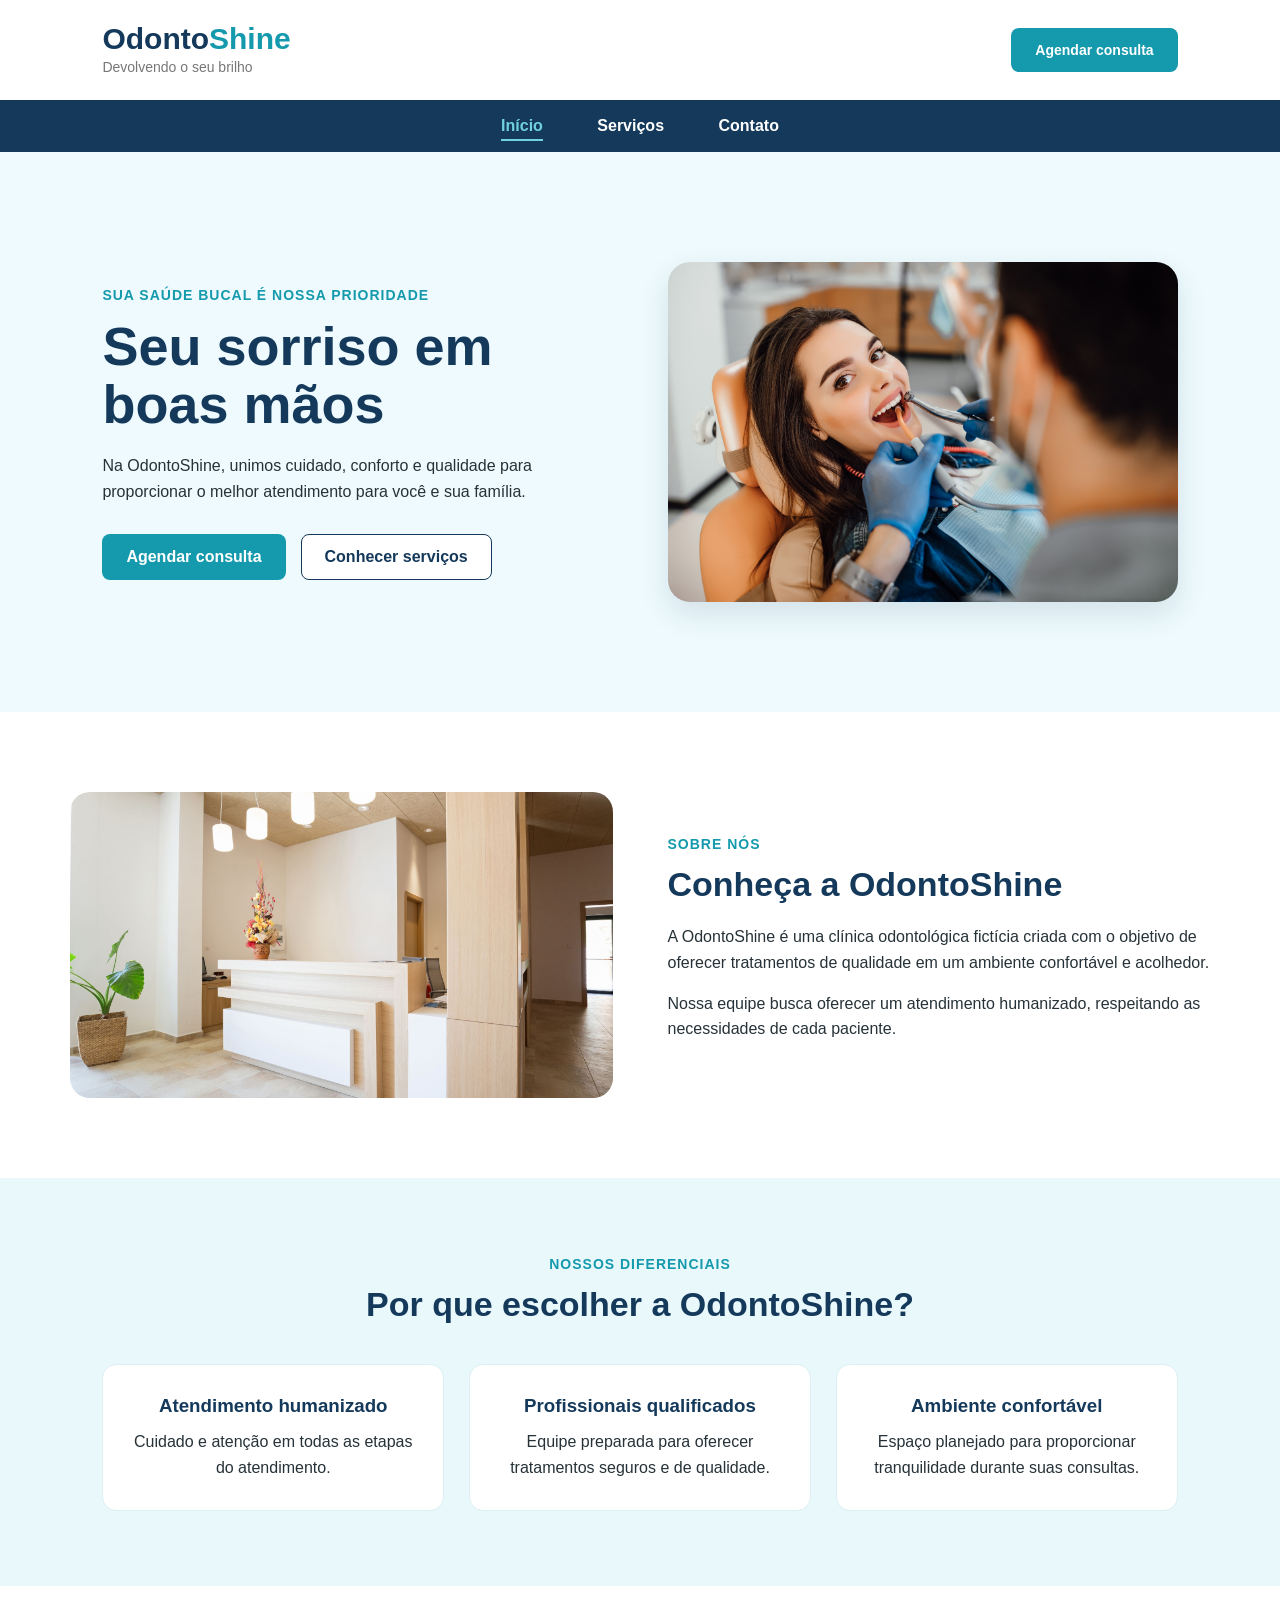
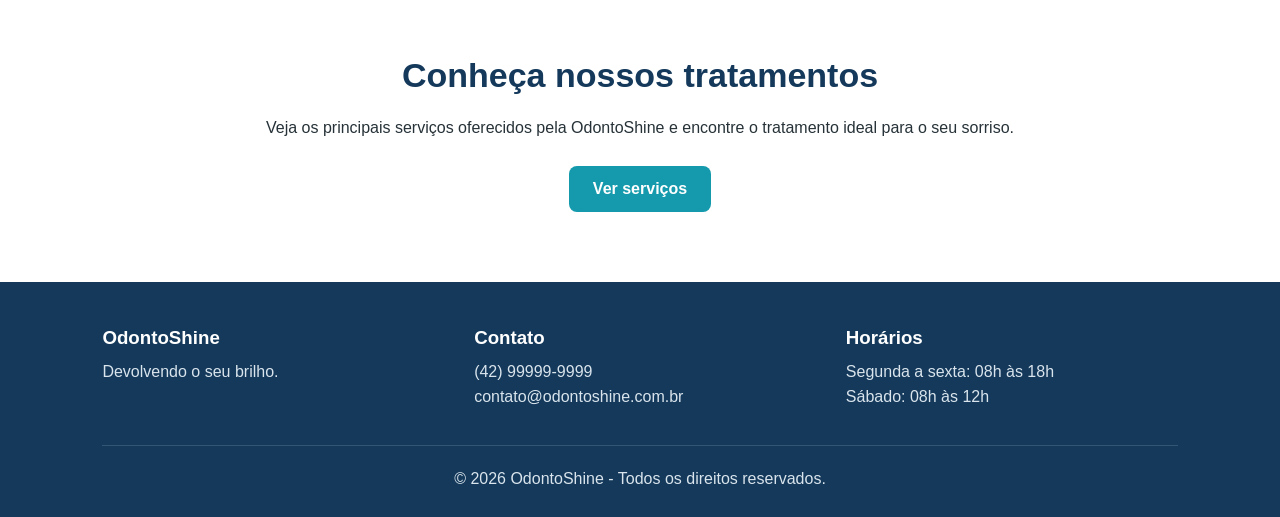
==== index.html @ 3ff7e733 "Primeiro commit" ====
<!DOCTYPE html>
<html lang="pt-BR">
<head>
    <meta charset="UTF-8">
    <meta name="viewport" content="width=device-width, initial-scale=1.0">
    <link rel="stylesheet" href="style.css">
    <title>OdontoShine - Início</title>
</head>

<body>

    <header>
        <div class="cabecalho">
            <div class="logo">
                <h1>Odonto<span>Shine</span></h1>
                <p>Devolvendo o seu brilho</p>
            </div>

            <a class="botao cabecalho-botao" href="contato.html">Agendar consulta</a>
        </div>
    </header>

    <nav>
        <a class="ativo" href="index.html">Início</a>
        <a href="servicos.html">Serviços</a>
        <a href="contato.html">Contato</a>
    </nav>

    <main>

        <section class="inicio">

            <article class="inicio-texto">
                <p class="destaque">Sua saúde bucal é nossa prioridade</p>

                <h2>Seu sorriso em boas mãos</h2>

                <p>
                    Na OdontoShine, unimos cuidado, conforto e qualidade
                    para proporcionar o melhor atendimento para você e sua família.
                </p>

                <div class="acoes">
                    <a class="botao" href="contato.html">Agendar consulta</a>
                    <a class="botao-secundario" href="servicos.html">Conhecer serviços</a>
                </div>
            </article>

            <article class="inicio-imagem">
                <img src="imagens/atendimento.jpg"
                     alt="Paciente recebendo atendimento odontológico">
            </article>

        </section>

        <section class="sobre">

            <article class="sobre-imagem">
                <img src="imagens/clinica.jpg"
                     alt="Ambiente da clínica OdontoShine">
            </article>

            <article class="sobre-texto">
                <p class="destaque">Sobre nós</p>

                <h2>Conheça a OdontoShine</h2>

                <p>
                    A OdontoShine é uma clínica odontológica fictícia criada
                    com o objetivo de oferecer tratamentos de qualidade em um
                    ambiente confortável e acolhedor.
                </p>

                <p>
                    Nossa equipe busca oferecer um atendimento humanizado,
                    respeitando as necessidades de cada paciente.
                </p>
            </article>

        </section>

        <section class="diferenciais">

            <p class="destaque">Nossos diferenciais</p>
            <h2>Por que escolher a OdontoShine?</h2>

            <div class="lista-diferenciais">

                <article>
                    <h3>Atendimento humanizado</h3>
                    <p>Cuidado e atenção em todas as etapas do atendimento.</p>
                </article>

                <article>
                    <h3>Profissionais qualificados</h3>
                    <p>Equipe preparada para oferecer tratamentos seguros e de qualidade.</p>
                </article>

                <article>
                    <h3>Ambiente confortável</h3>
                    <p>Espaço planejado para proporcionar tranquilidade durante suas consultas.</p>
                </article>

            </div>

        </section>

        <section class="chamada">

            <article>
                <h2>Conheça nossos tratamentos</h2>
                <p>
                    Veja os principais serviços oferecidos pela OdontoShine
                    e encontre o tratamento ideal para o seu sorriso.
                </p>
                <a class="botao" href="servicos.html">Ver serviços</a>
            </article>

        </section>

    </main>

    <footer>
        <div class="rodape-conteudo">

            <div>
                <h3>OdontoShine</h3>
                <p>Devolvendo o seu brilho.</p>
            </div>

            <div>
                <h3>Contato</h3>
                <p>(42) 99999-9999</p>
                <p>contato@odontoshine.com.br</p>
            </div>

            <div>
                <h3>Horários</h3>
                <p>Segunda a sexta: 08h às 18h</p>
                <p>Sábado: 08h às 12h</p>
            </div>

        </div>

        <p class="copyright">
            &copy; 2026 OdontoShine - Todos os direitos reservados.
        </p>
    </footer>

</body>
</html>
---- style.css ----
/* CONFIGURAÇÕES GERAIS */

* {
    margin: 0;
    padding: 0;
    box-sizing: border-box;
}

body {
    font-family: Arial, Helvetica, sans-serif;
    color: #263238;
    background-color: #ffffff;
    min-height: 100vh;
    display: flex;
    flex-direction: column;
}

main {
    flex: 1;
}

h2 {
    color: #14395b;
    font-size: 34px;
    margin-bottom: 20px;
}

h3 {
    color: #14395b;
}

p {
    line-height: 1.6;
}

img {
    display: block;
}

.destaque {
    color: #159aad;
    font-weight: bold;
    text-transform: uppercase;
    font-size: 14px;
    letter-spacing: 1px;
    margin-bottom: 10px;
}


/* CABEÇALHO */

header {
    background-color: #ffffff;
    padding: 22px 8%;
}

.cabecalho {
    max-width: 1200px;
    margin: auto;

    display: flex;
    justify-content: space-between;
    align-items: center;
}

.logo h1 {
    color: #14395b;
    font-size: 30px;
}

.logo h1 span {
    color: #159aad;
}

.logo p {
    color: #777777;
    font-size: 14px;
}


/* MENU */

nav {
    background-color: #14395b;
    padding: 17px 8%;
    text-align: center;
}

nav a {
    color: #ffffff;
    text-decoration: none;
    margin: 0 25px;
    font-weight: bold;
    padding-bottom: 5px;
}

nav a:hover {
    color: #70d2df;
}

nav a.ativo {
    color: #70d2df;
    border-bottom: 2px solid #70d2df;
}


/* BOTÕES */

.botao {
    display: inline-block;

    background-color: #159aad;
    color: #ffffff;

    padding: 14px 24px;

    text-decoration: none;
    border-radius: 8px;
    font-weight: bold;
}

.botao:hover {
    background-color: #117b8b;
}

.botao-secundario {
    display: inline-block;

    color: #14395b;
    background-color: #ffffff;

    padding: 13px 23px;

    text-decoration: none;
    border: 1px solid #14395b;
    border-radius: 8px;
    font-weight: bold;
}

.botao-secundario:hover {
    background-color: #f0f6f8;
}

.acoes,
.acoes-confirmacao {
    display: flex;
    gap: 15px;
    flex-wrap: wrap;
}

.cabecalho-botao {
    font-size: 14px;
}


/* PÁGINA INICIAL */

.inicio {
    display: flex;
    align-items: center;
    justify-content: space-between;
    gap: 55px;

    min-height: 560px;

    padding: 70px 8%;
    background-color: #eefafd;
}

.inicio-texto,
.inicio-imagem {
    width: 50%;
}

.inicio-texto h2 {
    font-size: 54px;
    line-height: 1.08;
    max-width: 600px;
}

.inicio-texto > p:not(.destaque) {
    margin-bottom: 30px;
    max-width: 600px;
}

.inicio-imagem img {
    width: 100%;
    border-radius: 22px;
    box-shadow: 0 12px 30px rgba(20, 57, 91, 0.12);
}


/* SOBRE */

.sobre {
    display: flex;
    align-items: center;
    gap: 55px;

    max-width: 1200px;
    margin: auto;

    padding: 80px 30px;
}

.sobre-imagem,
.sobre-texto {
    width: 50%;
}

.sobre-imagem img {
    width: 100%;
    border-radius: 20px;
}

.sobre-texto p:not(.destaque) {
    margin-bottom: 15px;
}


/* DIFERENCIAIS */

.diferenciais {
    padding: 75px 8%;
    text-align: center;
    background-color: #e8f8fb;
}

.lista-diferenciais {
    max-width: 1200px;
    margin: 40px auto 0;

    display: flex;
    justify-content: space-between;
    gap: 25px;
}

.lista-diferenciais article {
    width: 33.33%;

    background-color: #ffffff;
    padding: 30px;

    border-radius: 14px;
    border: 1px solid #dceff2;
}

.lista-diferenciais h3 {
    margin-bottom: 12px;
}


/* CHAMADA */

.chamada {
    padding: 70px 8%;
    text-align: center;
}

.chamada article {
    max-width: 750px;
    margin: auto;
}

.chamada p {
    margin-bottom: 25px;
}


/* TOPO DAS PÁGINAS INTERNAS */

.pagina-topo {
    padding: 65px 8% 50px;
    text-align: center;
    background-color: #eefafd;
}

.pagina-topo p:last-child {
    max-width: 700px;
    margin: auto;
}


/* SERVIÇOS */

.servicos {
    padding: 70px 8%;
    background-color: #f7f9fa;
}

.lista-servicos {
    max-width: 1200px;
    margin: auto;

    display: flex;
    justify-content: center;
    flex-wrap: wrap;
    gap: 25px;
}

.servico {
    width: calc(33.33% - 20px);
    min-width: 260px;

    background-color: #ffffff;

    padding: 30px;

    border: 1px solid #dddddd;
    border-radius: 14px;
}

.servico:hover {
    border-color: #159aad;
}

.servico h3 {
    color: #159aad;
    margin: 15px 0 12px;
}

.icone-servico {
    width: 44px;
    height: 44px;

    display: flex;
    justify-content: center;
    align-items: center;

    background-color: #e8f8fb;
    color: #159aad;

    border-radius: 50%;
    font-weight: bold;
}


/* CONTATO */

.contato {
    max-width: 1200px;
    margin: auto;

    display: flex;
    justify-content: space-between;
    align-items: flex-start;
    gap: 55px;

    padding: 70px 30px;
}

.formulario {
    width: 62%;
}

form {
    display: flex;
    flex-direction: column;
}

label {
    font-weight: bold;
    margin-top: 16px;
    margin-bottom: 6px;
}

input,
select,
textarea {
    width: 100%;

    padding: 13px;

    border: 1px solid #cfd8dc;
    border-radius: 7px;

    font-size: 16px;
    background-color: #ffffff;
}

input:focus,
select:focus,
textarea:focus {
    outline: 2px solid #bfeaf0;
    border-color: #159aad;
}

input[type="submit"] {
    background-color: #159aad;
    color: #ffffff;

    border: none;

    margin-top: 25px;

    font-weight: bold;
    cursor: pointer;
}

input[type="submit"]:hover {
    background-color: #117b8b;
}

.opcoes-radio {
    display: flex;
    gap: 30px;
    margin-bottom: 5px;
}

.opcoes-radio label {
    display: flex;
    align-items: center;
    gap: 8px;
    margin-top: 5px;
}

.opcoes-radio input {
    width: auto;
}

.checkbox {
    display: flex;
    align-items: flex-start;
    gap: 10px;

    margin-top: 22px;

    font-weight: normal;
}

.checkbox input {
    width: auto;
    margin-top: 3px;
}


/* ASIDE */

aside {
    width: 38%;

    background-color: #eefafd;

    padding: 32px;

    border-radius: 14px;
}

aside h2 {
    font-size: 28px;
}

aside h3 {
    color: #159aad;
    margin-top: 20px;
    margin-bottom: 4px;
}



/* CONFIRMAÇÃO */

.pagina-confirmacao {
    min-height: 620px;

    display: flex;
    justify-content: center;
    align-items: center;

    padding: 60px 20px;

    background-color: #eefafd;
}

.confirmacao {
    max-width: 1000px;

    background-color: #ffffff;

    padding: 50px;

    text-align: center;

    border-radius: 16px;
    box-shadow: 0 12px 35px rgba(20, 57, 91, 0.12);
}

.icone-confirmacao {
    width: 70px;
    height: 70px;

    display: flex;
    align-items: center;
    justify-content: center;

    margin: 0 auto 20px;

    background-color: #159aad;
    color: #ffffff;

    border-radius: 50%;
    font-size: 36px;
    font-weight: bold;
}


.acoes-confirmacao {
    justify-content: center;
    margin: 15px;
}


/* RODAPÉ */

footer {
    background-color: #14395b;
    color: #ffffff;

    padding: 45px 8% 25px;
    margin-top: auto;
}

.rodape-conteudo {
    max-width: 1200px;
    margin: auto;

    display: flex;
    justify-content: space-between;
    gap: 40px;
}

.rodape-conteudo div {
    width: 33.33%;
}

footer h3 {
    color: #ffffff;
    margin-bottom: 10px;
}

footer p {
    color: #d9e4ec;
}

.copyright {
    max-width: 1200px;
    margin: 35px auto 0;

    padding-top: 20px;

    text-align: center;

    border-top: 1px solid #315774;
}


/* RESPONSIVIDADE */

@media (max-width: 850px) {

    .cabecalho-botao {
        display: none;
    }

    nav a {
        margin: 0 10px;
    }

    .inicio,
    .sobre,
    .contato {
        flex-direction: column;
    }

    .inicio-texto,
    .inicio-imagem,
    .sobre-imagem,
    .sobre-texto,
    .formulario,
    aside {
        width: 100%;
    }

    .inicio-texto h2 {
        font-size: 42px;
    }

    .lista-diferenciais {
        flex-direction: column;
    }

    .lista-diferenciais article {
        width: 100%;
    }

    .servico {
        width: calc(50% - 15px);
    }

    .rodape-conteudo {
        flex-direction: column;
    }

    .rodape-conteudo div {
        width: 100%;
    }
}

@media (max-width: 560px) {

    header {
        text-align: center;
    }

    .cabecalho {
        justify-content: center;
    }

    nav {
        display: flex;
        justify-content: center;
        gap: 15px;
    }

    nav a {
        margin: 0;
        font-size: 14px;
    }

    .inicio {
        padding: 50px 25px;
    }

    .inicio-texto h2 {
        font-size: 36px;
    }

    .servico {
        width: 100%;
    }

    .confirmacao {
        padding: 40px 24px;
    }

    .confirmacao h2 {
        font-size: 34px;
    }

    .confirmacao p {
        font-size: 18px;
    }
}
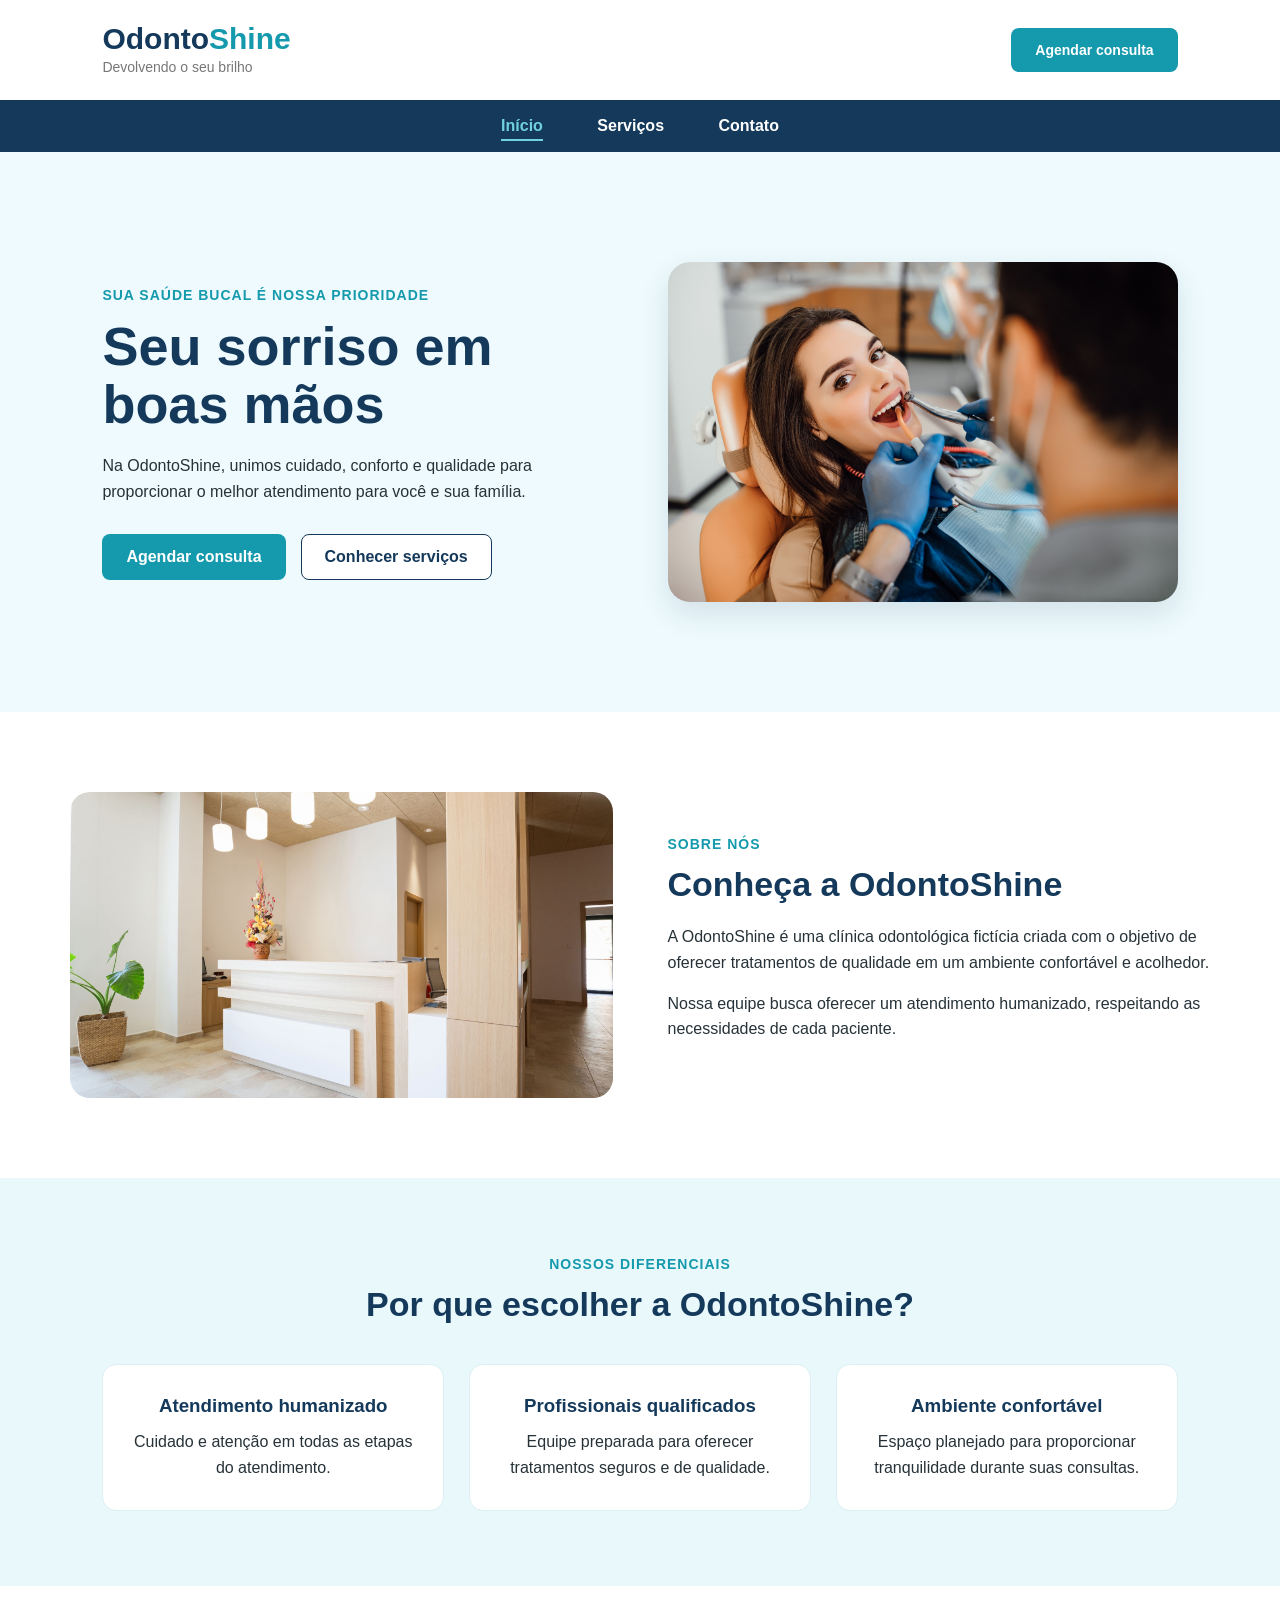
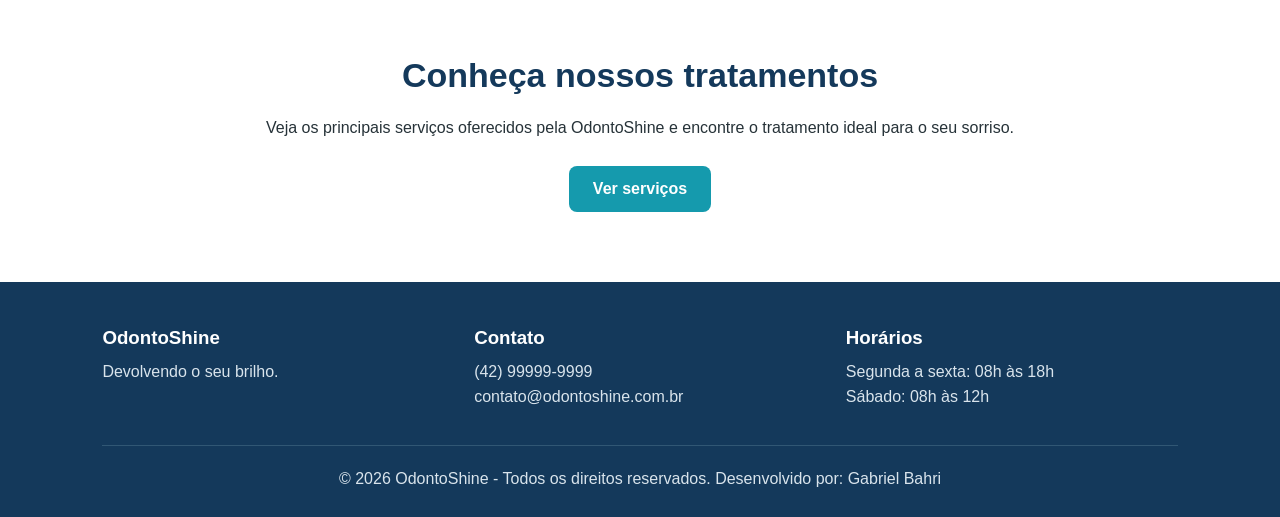
==== commit ccab46f6: "Pequenas alterações" ====
--- a/index.html
+++ b/index.html
@@ -143,7 +143,7 @@
         </div>
 
         <p class="copyright">
-            &copy; 2026 OdontoShine - Todos os direitos reservados.
+            &copy; 2026 OdontoShine - Todos os direitos reservados. Desenvolvido por: Gabriel Bahri
         </p>
     </footer>
 
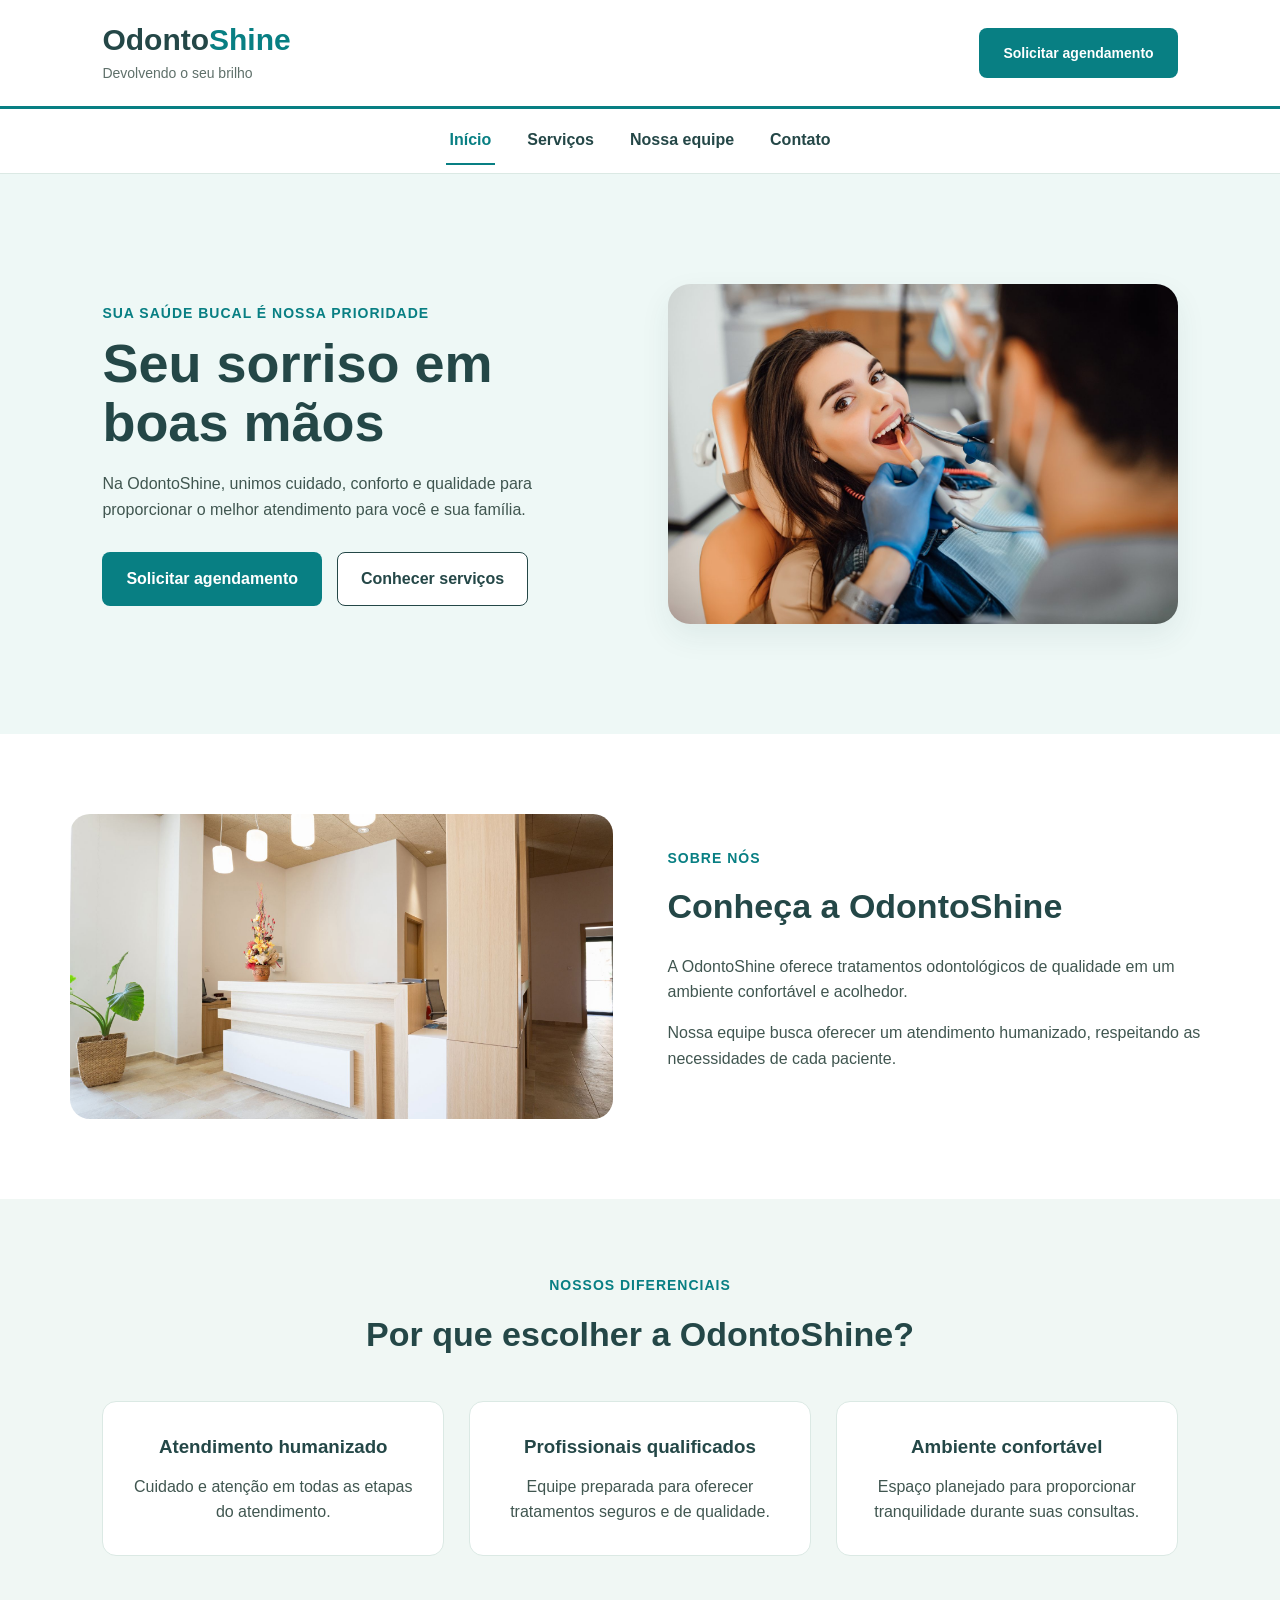
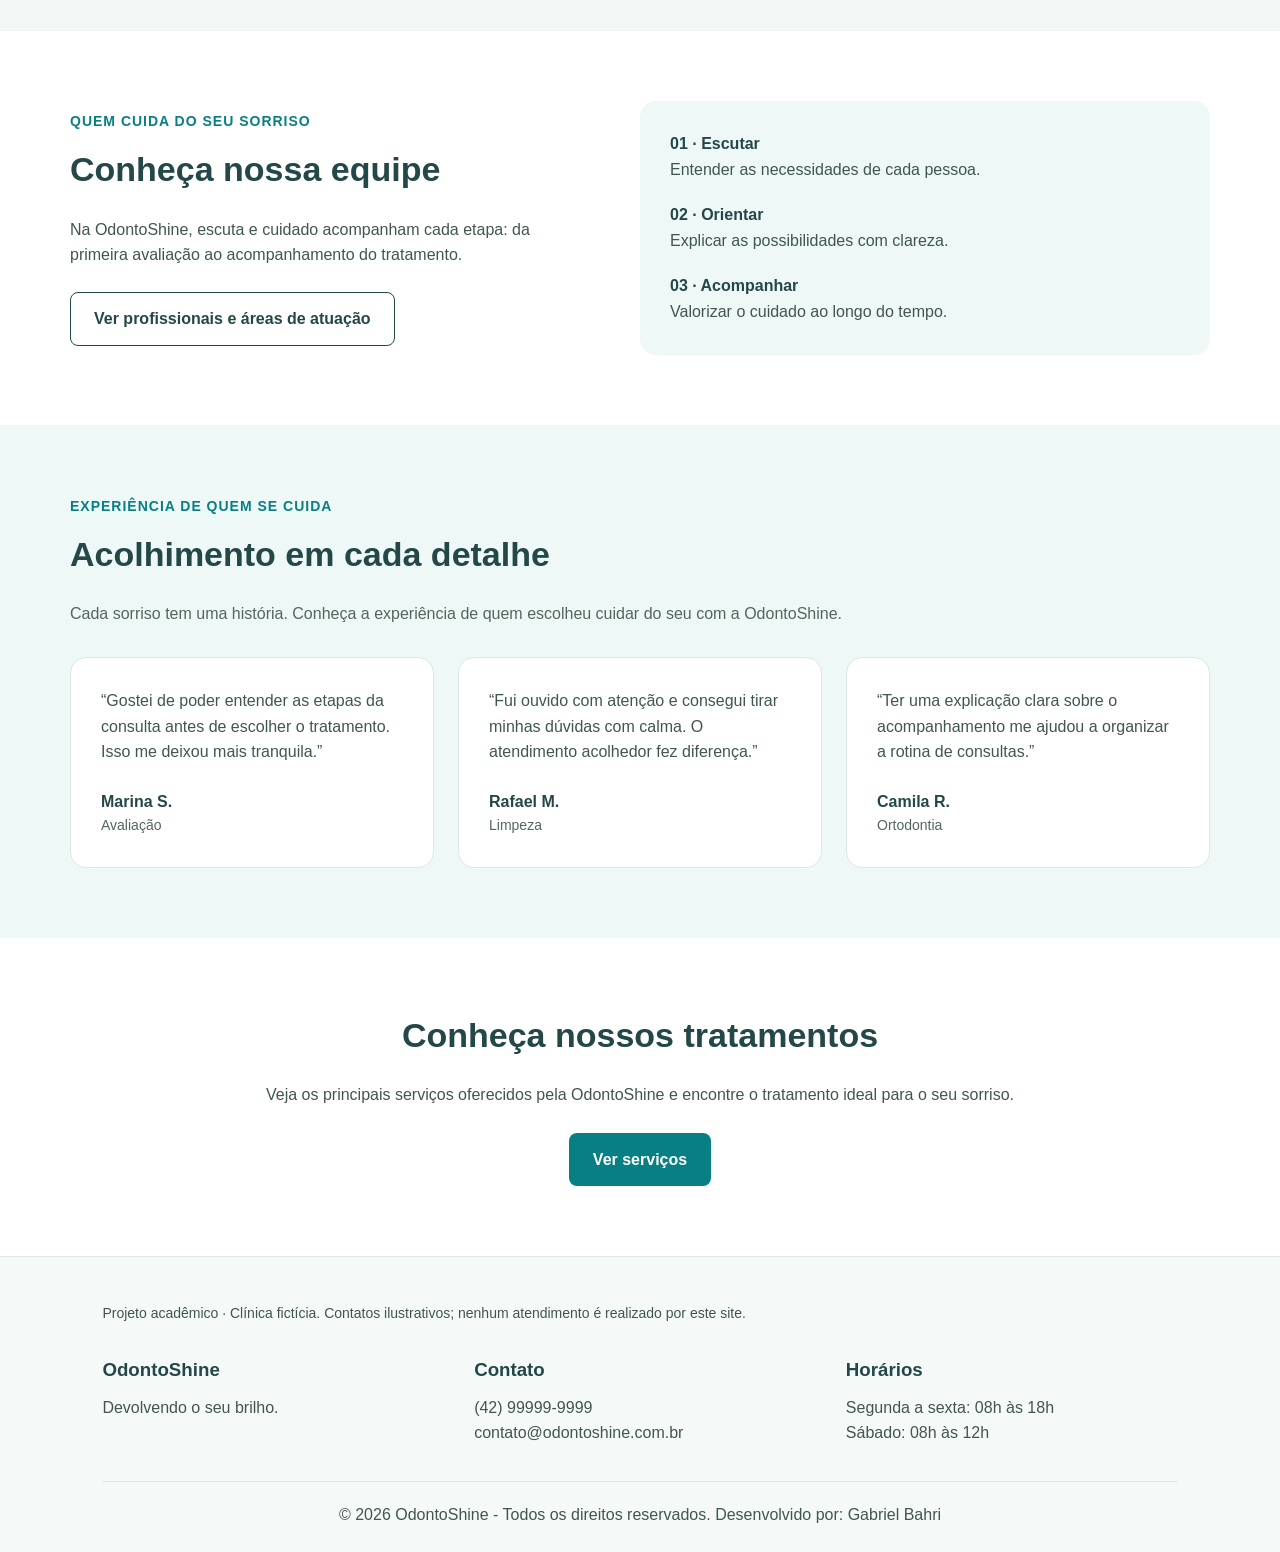
==== commit eded2c99: "Atualização do projeto+implementação do Javascript" ====
--- a/index.html
+++ b/index.html
@@ -1,151 +1,189 @@
-<!DOCTYPE html>
-<html lang="pt-BR">
-<head>
-    <meta charset="UTF-8">
-    <meta name="viewport" content="width=device-width, initial-scale=1.0">
-    <link rel="stylesheet" href="style.css">
-    <title>OdontoShine - Início</title>
-</head>
-
-<body>
-
-    <header>
-        <div class="cabecalho">
-            <div class="logo">
-                <h1>Odonto<span>Shine</span></h1>
-                <p>Devolvendo o seu brilho</p>
-            </div>
-
-            <a class="botao cabecalho-botao" href="contato.html">Agendar consulta</a>
-        </div>
-    </header>
-
-    <nav>
-        <a class="ativo" href="index.html">Início</a>
-        <a href="servicos.html">Serviços</a>
-        <a href="contato.html">Contato</a>
-    </nav>
-
-    <main>
-
-        <section class="inicio">
-
-            <article class="inicio-texto">
-                <p class="destaque">Sua saúde bucal é nossa prioridade</p>
-
-                <h2>Seu sorriso em boas mãos</h2>
-
-                <p>
-                    Na OdontoShine, unimos cuidado, conforto e qualidade
-                    para proporcionar o melhor atendimento para você e sua família.
-                </p>
-
-                <div class="acoes">
-                    <a class="botao" href="contato.html">Agendar consulta</a>
-                    <a class="botao-secundario" href="servicos.html">Conhecer serviços</a>
-                </div>
-            </article>
-
-            <article class="inicio-imagem">
-                <img src="imagens/atendimento.jpg"
-                     alt="Paciente recebendo atendimento odontológico">
-            </article>
-
-        </section>
-
-        <section class="sobre">
-
-            <article class="sobre-imagem">
-                <img src="imagens/clinica.jpg"
-                     alt="Ambiente da clínica OdontoShine">
-            </article>
-
-            <article class="sobre-texto">
-                <p class="destaque">Sobre nós</p>
-
-                <h2>Conheça a OdontoShine</h2>
-
-                <p>
-                    A OdontoShine é uma clínica odontológica fictícia criada
-                    com o objetivo de oferecer tratamentos de qualidade em um
-                    ambiente confortável e acolhedor.
-                </p>
-
-                <p>
-                    Nossa equipe busca oferecer um atendimento humanizado,
-                    respeitando as necessidades de cada paciente.
-                </p>
-            </article>
-
-        </section>
-
-        <section class="diferenciais">
-
-            <p class="destaque">Nossos diferenciais</p>
-            <h2>Por que escolher a OdontoShine?</h2>
-
-            <div class="lista-diferenciais">
-
-                <article>
-                    <h3>Atendimento humanizado</h3>
-                    <p>Cuidado e atenção em todas as etapas do atendimento.</p>
-                </article>
-
-                <article>
-                    <h3>Profissionais qualificados</h3>
-                    <p>Equipe preparada para oferecer tratamentos seguros e de qualidade.</p>
-                </article>
-
-                <article>
-                    <h3>Ambiente confortável</h3>
-                    <p>Espaço planejado para proporcionar tranquilidade durante suas consultas.</p>
-                </article>
-
-            </div>
-
-        </section>
-
-        <section class="chamada">
-
-            <article>
-                <h2>Conheça nossos tratamentos</h2>
-                <p>
-                    Veja os principais serviços oferecidos pela OdontoShine
-                    e encontre o tratamento ideal para o seu sorriso.
-                </p>
-                <a class="botao" href="servicos.html">Ver serviços</a>
-            </article>
-
-        </section>
-
-    </main>
-
-    <footer>
-        <div class="rodape-conteudo">
-
-            <div>
-                <h3>OdontoShine</h3>
-                <p>Devolvendo o seu brilho.</p>
-            </div>
-
-            <div>
-                <h3>Contato</h3>
-                <p>(42) 99999-9999</p>
-                <p>contato@odontoshine.com.br</p>
-            </div>
-
-            <div>
-                <h3>Horários</h3>
-                <p>Segunda a sexta: 08h às 18h</p>
-                <p>Sábado: 08h às 12h</p>
-            </div>
-
-        </div>
-
-        <p class="copyright">
-            &copy; 2026 OdontoShine - Todos os direitos reservados. Desenvolvido por: Gabriel Bahri
-        </p>
-    </footer>
-
-</body>
-</html>
+<!DOCTYPE html>
+<html lang="pt-BR">
+<head>
+    <meta charset="UTF-8">
+    <meta name="viewport" content="width=device-width, initial-scale=1.0">
+    <link rel="stylesheet" href="style.css">
+    <title>OdontoShine - Início</title>
+    <script src="script.js" defer></script>
+</head>
+
+<body>
+
+    <a class="pular-conteudo" href="#conteudo">Pular para o conteúdo</a>
+    <header>
+        <div class="cabecalho">
+            <a class="logo" href="index.html" aria-label="OdontoShine, início">
+                <span class="marca">Odonto<span>Shine</span></span>
+                <span class="slogan">Devolvendo o seu brilho</span>
+            </a>
+            <a class="botao cabecalho-botao" href="contato.html">Solicitar agendamento</a>
+        </div>
+    </header>
+
+    <nav aria-label="Navegação principal">
+        <a href="index.html" class="ativo" aria-current="page">Início</a>
+        <a href="servicos.html">Serviços</a>
+        <a href="equipe.html">Nossa equipe</a>
+        <a href="contato.html">Contato</a>
+    </nav>
+
+    <main id="conteudo" tabindex="-1">
+
+        <section class="inicio">
+
+            <article class="inicio-texto">
+                <p class="destaque">Sua saúde bucal é nossa prioridade</p>
+
+                <h1>Seu sorriso em boas mãos</h1>
+
+                <p>
+                    Na OdontoShine, unimos cuidado, conforto e qualidade
+                    para proporcionar o melhor atendimento para você e sua família.
+                </p>
+
+                <div class="acoes">
+                    <a class="botao" href="contato.html">Solicitar agendamento</a>
+                    <a class="botao-secundario" href="servicos.html">Conhecer serviços</a>
+                </div>
+            </article>
+
+            <article class="inicio-imagem">
+                <img src="imagens/atendimento-web.jpg"
+                     width="1400" height="933" fetchpriority="high" alt="Paciente recebendo atendimento odontológico">
+            </article>
+
+        </section>
+
+        <section class="sobre">
+
+            <article class="sobre-imagem">
+                <img src="imagens/clinica.jpg"
+                     loading="lazy" alt="Ambiente ilustrativo de uma clínica odontológica">
+            </article>
+
+            <article class="sobre-texto">
+                <p class="destaque">Sobre nós</p>
+
+                <h2>Conheça a OdontoShine</h2>
+
+                <p>
+                    A OdontoShine oferece tratamentos odontológicos de qualidade em um
+                    ambiente confortável e acolhedor.
+                </p>
+
+                <p>
+                    Nossa equipe busca oferecer um atendimento humanizado,
+                    respeitando as necessidades de cada paciente.
+                </p>
+            </article>
+
+        </section>
+
+        <section class="diferenciais">
+
+            <p class="destaque">Nossos diferenciais</p>
+            <h2>Por que escolher a OdontoShine?</h2>
+
+            <div class="lista-diferenciais">
+
+                <article>
+                    <h3>Atendimento humanizado</h3>
+                    <p>Cuidado e atenção em todas as etapas do atendimento.</p>
+                </article>
+
+                <article>
+                    <h3>Profissionais qualificados</h3>
+                    <p>Equipe preparada para oferecer tratamentos seguros e de qualidade.</p>
+                </article>
+
+                <article>
+                    <h3>Ambiente confortável</h3>
+                    <p>Espaço planejado para proporcionar tranquilidade durante suas consultas.</p>
+                </article>
+
+            </div>
+
+        </section>
+
+        <section class="equipe-chamada secao-conteudo" aria-labelledby="titulo-equipe">
+            <div>
+                <p class="destaque">Quem cuida do seu sorriso</p>
+                <h2 id="titulo-equipe">Conheça nossa equipe</h2>
+                <p>Na OdontoShine, escuta e cuidado acompanham cada etapa: da primeira avaliação ao acompanhamento do tratamento.</p>
+                <a class="botao-secundario" href="equipe.html">Ver profissionais e áreas de atuação</a>
+            </div>
+            <div class="etapas-cuidado">
+                <p><strong>01 · Escutar</strong> Entender as necessidades de cada pessoa.</p>
+                <p><strong>02 · Orientar</strong> Explicar as possibilidades com clareza.</p>
+                <p><strong>03 · Acompanhar</strong> Valorizar o cuidado ao longo do tempo.</p>
+            </div>
+        </section>
+
+        <section class="avaliacoes" aria-labelledby="titulo-avaliacoes">
+            <div class="secao-conteudo">
+                <p class="destaque">Experiência de quem se cuida</p>
+                <h2 id="titulo-avaliacoes">Acolhimento em cada detalhe</h2>
+                <p class="nota-exemplo">Cada sorriso tem uma história. Conheça a experiência de quem escolheu cuidar do seu com a OdontoShine.</p>
+                <div class="lista-avaliacoes">
+                    <figure class="avaliacao">
+                        <blockquote><p>“Gostei de poder entender as etapas da consulta antes de escolher o tratamento. Isso me deixou mais tranquila.”</p></blockquote>
+                        <figcaption><strong>Marina S.</strong><span>Avaliação</span></figcaption>
+                    </figure>
+                    <figure class="avaliacao">
+                        <blockquote><p>“Fui ouvido com atenção e consegui tirar minhas dúvidas com calma. O atendimento acolhedor fez diferença.”</p></blockquote>
+                        <figcaption><strong>Rafael M.</strong><span>Limpeza</span></figcaption>
+                    </figure>
+                    <figure class="avaliacao">
+                        <blockquote><p>“Ter uma explicação clara sobre o acompanhamento me ajudou a organizar a rotina de consultas.”</p></blockquote>
+                        <figcaption><strong>Camila R.</strong><span>Ortodontia</span></figcaption>
+                    </figure>
+                </div>
+            </div>
+        </section>
+
+        <section class="chamada">
+
+            <article>
+                <h2>Conheça nossos tratamentos</h2>
+                <p>
+                    Veja os principais serviços oferecidos pela OdontoShine
+                    e encontre o tratamento ideal para o seu sorriso.
+                </p>
+                <a class="botao" href="servicos.html">Ver serviços</a>
+            </article>
+
+        </section>
+
+    </main>
+
+    <footer>
+        <p class="aviso-academico">Projeto acadêmico · Clínica fictícia. Contatos ilustrativos; nenhum atendimento é realizado por este site.</p>
+        <div class="rodape-conteudo">
+
+            <div>
+                <h3>OdontoShine</h3>
+                <p>Devolvendo o seu brilho.</p>
+            </div>
+
+            <div>
+                <h3>Contato</h3>
+                <p>(42) 99999-9999</p>
+                <p>contato@odontoshine.com.br</p>
+            </div>
+
+            <div>
+                <h3>Horários</h3>
+                <p>Segunda a sexta: 08h às 18h</p>
+                <p>Sábado: 08h às 12h</p>
+            </div>
+
+        </div>
+
+        <p class="copyright">
+            &copy; 2026 OdontoShine - Todos os direitos reservados. Desenvolvido por: Gabriel Bahri
+        </p>
+    </footer>
+
+</body>
+</html>
--- a/style.css
+++ b/style.css
@@ -1,653 +1,750 @@
-/* CONFIGURAÇÕES GERAIS */
-
-* {
-    margin: 0;
-    padding: 0;
-    box-sizing: border-box;
-}
-
-body {
-    font-family: Arial, Helvetica, sans-serif;
-    color: #263238;
-    background-color: #ffffff;
-    min-height: 100vh;
-    display: flex;
-    flex-direction: column;
-}
-
-main {
-    flex: 1;
-}
-
-h2 {
-    color: #14395b;
-    font-size: 34px;
-    margin-bottom: 20px;
-}
-
-h3 {
-    color: #14395b;
-}
-
-p {
-    line-height: 1.6;
-}
-
-img {
-    display: block;
-}
-
-.destaque {
-    color: #159aad;
-    font-weight: bold;
-    text-transform: uppercase;
-    font-size: 14px;
-    letter-spacing: 1px;
-    margin-bottom: 10px;
-}
-
-
-/* CABEÇALHO */
-
-header {
-    background-color: #ffffff;
-    padding: 22px 8%;
-}
-
-.cabecalho {
-    max-width: 1200px;
-    margin: auto;
-
-    display: flex;
-    justify-content: space-between;
-    align-items: center;
-}
-
-.logo h1 {
-    color: #14395b;
-    font-size: 30px;
-}
-
-.logo h1 span {
-    color: #159aad;
-}
-
-.logo p {
-    color: #777777;
-    font-size: 14px;
-}
-
-
-/* MENU */
-
-nav {
-    background-color: #14395b;
-    padding: 17px 8%;
-    text-align: center;
-}
-
-nav a {
-    color: #ffffff;
-    text-decoration: none;
-    margin: 0 25px;
-    font-weight: bold;
-    padding-bottom: 5px;
-}
-
-nav a:hover {
-    color: #70d2df;
-}
-
-nav a.ativo {
-    color: #70d2df;
-    border-bottom: 2px solid #70d2df;
-}
-
-
-/* BOTÕES */
-
-.botao {
-    display: inline-block;
-
-    background-color: #159aad;
-    color: #ffffff;
-
-    padding: 14px 24px;
-
-    text-decoration: none;
-    border-radius: 8px;
-    font-weight: bold;
-}
-
-.botao:hover {
-    background-color: #117b8b;
-}
-
-.botao-secundario {
-    display: inline-block;
-
-    color: #14395b;
-    background-color: #ffffff;
-
-    padding: 13px 23px;
-
-    text-decoration: none;
-    border: 1px solid #14395b;
-    border-radius: 8px;
-    font-weight: bold;
-}
-
-.botao-secundario:hover {
-    background-color: #f0f6f8;
-}
-
-.acoes,
-.acoes-confirmacao {
-    display: flex;
-    gap: 15px;
-    flex-wrap: wrap;
-}
-
-.cabecalho-botao {
-    font-size: 14px;
-}
-
-
-/* PÁGINA INICIAL */
-
-.inicio {
-    display: flex;
-    align-items: center;
-    justify-content: space-between;
-    gap: 55px;
-
-    min-height: 560px;
-
-    padding: 70px 8%;
-    background-color: #eefafd;
-}
-
-.inicio-texto,
-.inicio-imagem {
-    width: 50%;
-}
-
-.inicio-texto h2 {
-    font-size: 54px;
-    line-height: 1.08;
-    max-width: 600px;
-}
-
-.inicio-texto > p:not(.destaque) {
-    margin-bottom: 30px;
-    max-width: 600px;
-}
-
-.inicio-imagem img {
-    width: 100%;
-    border-radius: 22px;
-    box-shadow: 0 12px 30px rgba(20, 57, 91, 0.12);
-}
-
-
-/* SOBRE */
-
-.sobre {
-    display: flex;
-    align-items: center;
-    gap: 55px;
-
-    max-width: 1200px;
-    margin: auto;
-
-    padding: 80px 30px;
-}
-
-.sobre-imagem,
-.sobre-texto {
-    width: 50%;
-}
-
-.sobre-imagem img {
-    width: 100%;
-    border-radius: 20px;
-}
-
-.sobre-texto p:not(.destaque) {
-    margin-bottom: 15px;
-}
-
-
-/* DIFERENCIAIS */
-
-.diferenciais {
-    padding: 75px 8%;
-    text-align: center;
-    background-color: #e8f8fb;
-}
-
-.lista-diferenciais {
-    max-width: 1200px;
-    margin: 40px auto 0;
-
-    display: flex;
-    justify-content: space-between;
-    gap: 25px;
-}
-
-.lista-diferenciais article {
-    width: 33.33%;
-
-    background-color: #ffffff;
-    padding: 30px;
-
-    border-radius: 14px;
-    border: 1px solid #dceff2;
-}
-
-.lista-diferenciais h3 {
-    margin-bottom: 12px;
-}
-
-
-/* CHAMADA */
-
-.chamada {
-    padding: 70px 8%;
-    text-align: center;
-}
-
-.chamada article {
-    max-width: 750px;
-    margin: auto;
-}
-
-.chamada p {
-    margin-bottom: 25px;
-}
-
-
-/* TOPO DAS PÁGINAS INTERNAS */
-
-.pagina-topo {
-    padding: 65px 8% 50px;
-    text-align: center;
-    background-color: #eefafd;
-}
-
-.pagina-topo p:last-child {
-    max-width: 700px;
-    margin: auto;
-}
-
-
-/* SERVIÇOS */
-
-.servicos {
-    padding: 70px 8%;
-    background-color: #f7f9fa;
-}
-
-.lista-servicos {
-    max-width: 1200px;
-    margin: auto;
-
-    display: flex;
-    justify-content: center;
-    flex-wrap: wrap;
-    gap: 25px;
-}
-
-.servico {
-    width: calc(33.33% - 20px);
-    min-width: 260px;
-
-    background-color: #ffffff;
-
-    padding: 30px;
-
-    border: 1px solid #dddddd;
-    border-radius: 14px;
-}
-
-.servico:hover {
-    border-color: #159aad;
-}
-
-.servico h3 {
-    color: #159aad;
-    margin: 15px 0 12px;
-}
-
-.icone-servico {
-    width: 44px;
-    height: 44px;
-
-    display: flex;
-    justify-content: center;
-    align-items: center;
-
-    background-color: #e8f8fb;
-    color: #159aad;
-
-    border-radius: 50%;
-    font-weight: bold;
-}
-
-
-/* CONTATO */
-
-.contato {
-    max-width: 1200px;
-    margin: auto;
-
-    display: flex;
-    justify-content: space-between;
-    align-items: flex-start;
-    gap: 55px;
-
-    padding: 70px 30px;
-}
-
-.formulario {
-    width: 62%;
-}
-
-form {
-    display: flex;
-    flex-direction: column;
-}
-
-label {
-    font-weight: bold;
-    margin-top: 16px;
-    margin-bottom: 6px;
-}
-
-input,
-select,
-textarea {
-    width: 100%;
-
-    padding: 13px;
-
-    border: 1px solid #cfd8dc;
-    border-radius: 7px;
-
-    font-size: 16px;
-    background-color: #ffffff;
-}
-
-input:focus,
-select:focus,
-textarea:focus {
-    outline: 2px solid #bfeaf0;
-    border-color: #159aad;
-}
-
-input[type="submit"] {
-    background-color: #159aad;
-    color: #ffffff;
-
-    border: none;
-
-    margin-top: 25px;
-
-    font-weight: bold;
-    cursor: pointer;
-}
-
-input[type="submit"]:hover {
-    background-color: #117b8b;
-}
-
-.opcoes-radio {
-    display: flex;
-    gap: 30px;
-    margin-bottom: 5px;
-}
-
-.opcoes-radio label {
-    display: flex;
-    align-items: center;
-    gap: 8px;
-    margin-top: 5px;
-}
-
-.opcoes-radio input {
-    width: auto;
-}
-
-.checkbox {
-    display: flex;
-    align-items: flex-start;
-    gap: 10px;
-
-    margin-top: 22px;
-
-    font-weight: normal;
-}
-
-.checkbox input {
-    width: auto;
-    margin-top: 3px;
-}
-
-
-/* ASIDE */
-
-aside {
-    width: 38%;
-
-    background-color: #eefafd;
-
-    padding: 32px;
-
-    border-radius: 14px;
-}
-
-aside h2 {
-    font-size: 28px;
-}
-
-aside h3 {
-    color: #159aad;
-    margin-top: 20px;
-    margin-bottom: 4px;
-}
-
-
-
-/* CONFIRMAÇÃO */
-
-.pagina-confirmacao {
-    min-height: 620px;
-
-    display: flex;
-    justify-content: center;
-    align-items: center;
-
-    padding: 60px 20px;
-
-    background-color: #eefafd;
-}
-
-.confirmacao {
-    max-width: 1000px;
-
-    background-color: #ffffff;
-
-    padding: 50px;
-
-    text-align: center;
-
-    border-radius: 16px;
-    box-shadow: 0 12px 35px rgba(20, 57, 91, 0.12);
-}
-
-.icone-confirmacao {
-    width: 70px;
-    height: 70px;
-
-    display: flex;
-    align-items: center;
-    justify-content: center;
-
-    margin: 0 auto 20px;
-
-    background-color: #159aad;
-    color: #ffffff;
-
-    border-radius: 50%;
-    font-size: 36px;
-    font-weight: bold;
-}
-
-
-.acoes-confirmacao {
-    justify-content: center;
-    margin: 15px;
-}
-
-
-/* RODAPÉ */
-
-footer {
-    background-color: #14395b;
-    color: #ffffff;
-
-    padding: 45px 8% 25px;
-    margin-top: auto;
-}
-
-.rodape-conteudo {
-    max-width: 1200px;
-    margin: auto;
-
-    display: flex;
-    justify-content: space-between;
-    gap: 40px;
-}
-
-.rodape-conteudo div {
-    width: 33.33%;
-}
-
-footer h3 {
-    color: #ffffff;
-    margin-bottom: 10px;
-}
-
-footer p {
-    color: #d9e4ec;
-}
-
-.copyright {
-    max-width: 1200px;
-    margin: 35px auto 0;
-
-    padding-top: 20px;
-
-    text-align: center;
-
-    border-top: 1px solid #315774;
-}
-
-
-/* RESPONSIVIDADE */
-
-@media (max-width: 850px) {
-
-    .cabecalho-botao {
-        display: none;
-    }
-
-    nav a {
-        margin: 0 10px;
-    }
-
-    .inicio,
-    .sobre,
-    .contato {
-        flex-direction: column;
-    }
-
-    .inicio-texto,
-    .inicio-imagem,
-    .sobre-imagem,
-    .sobre-texto,
-    .formulario,
-    aside {
-        width: 100%;
-    }
-
-    .inicio-texto h2 {
-        font-size: 42px;
-    }
-
-    .lista-diferenciais {
-        flex-direction: column;
-    }
-
-    .lista-diferenciais article {
-        width: 100%;
-    }
-
-    .servico {
-        width: calc(50% - 15px);
-    }
-
-    .rodape-conteudo {
-        flex-direction: column;
-    }
-
-    .rodape-conteudo div {
-        width: 100%;
-    }
-}
-
-@media (max-width: 560px) {
-
-    header {
-        text-align: center;
-    }
-
-    .cabecalho {
-        justify-content: center;
-    }
-
-    nav {
-        display: flex;
-        justify-content: center;
-        gap: 15px;
-    }
-
-    nav a {
-        margin: 0;
-        font-size: 14px;
-    }
-
-    .inicio {
-        padding: 50px 25px;
-    }
-
-    .inicio-texto h2 {
-        font-size: 36px;
-    }
-
-    .servico {
-        width: 100%;
-    }
-
-    .confirmacao {
-        padding: 40px 24px;
-    }
-
-    .confirmacao h2 {
-        font-size: 34px;
-    }
-
-    .confirmacao p {
-        font-size: 18px;
-    }
-}
+
+
+* {
+    margin: 0;
+    padding: 0;
+    box-sizing: border-box;
+}
+
+body {
+    font-family: Arial, Helvetica, sans-serif;
+    color: #405650;
+    background-color: #ffffff;
+    min-height: 100vh;
+    display: flex;
+    flex-direction: column;
+}
+
+main {
+    flex: 1;
+}
+
+h2 {
+    color: #244747;
+    font-size: 34px;
+    margin-bottom: 20px;
+}
+
+h3 {
+    color: #244747;
+}
+
+p {
+    line-height: 1.6;
+}
+
+img {
+    display: block;
+}
+
+.destaque {
+    color: #087f83;
+    font-weight: bold;
+    text-transform: uppercase;
+    font-size: 14px;
+    letter-spacing: 1px;
+    margin-bottom: 10px;
+}
+
+
+
+
+header {
+    background-color: #ffffff;
+    padding: 22px 8%;
+}
+
+.cabecalho {
+    max-width: 1200px;
+    margin: auto;
+
+    display: flex;
+    justify-content: space-between;
+    align-items: center;
+}
+
+.logo h1 {
+    color: #244747;
+    font-size: 30px;
+}
+
+.logo h1 span {
+    color: #087f83;
+}
+
+.logo p {
+    color: #5f706a;
+    font-size: 14px;
+}
+
+
+
+
+nav {
+    background-color: #ffffff;
+    border-top: 3px solid var(--turquesa);
+    border-bottom: 1px solid #dbe9e4;
+    padding: 17px 8%;
+    text-align: center;
+}
+
+nav a {
+    color: #244747;
+    text-decoration: none;
+    margin: 0 25px;
+    font-weight: bold;
+    padding-bottom: 5px;
+}
+
+nav a:hover {
+    color: #087f83;
+}
+
+nav a.ativo {
+    color: #087f83;
+    border-bottom: 2px solid #087f83;
+}
+
+
+
+
+.botao {
+    display: inline-block;
+
+    background-color: #087f83;
+    color: #ffffff;
+
+    padding: 14px 24px;
+
+    text-decoration: none;
+    border-radius: 8px;
+    font-weight: bold;
+}
+
+.botao:hover {
+    background-color: #066b70;
+}
+
+.botao-secundario {
+    display: inline-block;
+
+    color: #244747;
+    background-color: #ffffff;
+
+    padding: 13px 23px;
+
+    text-decoration: none;
+    border: 1px solid #244747;
+    border-radius: 8px;
+    font-weight: bold;
+}
+
+.botao-secundario:hover {
+    background-color: #f5faf8;
+}
+
+.acoes,
+.acoes-confirmacao {
+    display: flex;
+    gap: 15px;
+    flex-wrap: wrap;
+}
+
+.cabecalho-botao {
+    font-size: 14px;
+}
+
+
+
+
+.inicio {
+    display: flex;
+    align-items: center;
+    justify-content: space-between;
+    gap: 55px;
+
+    min-height: 560px;
+
+    padding: 70px 8%;
+    background-color: #eef8f6;
+}
+
+.inicio-texto,
+.inicio-imagem {
+    width: 50%;
+}
+
+.inicio-texto h2 {
+    font-size: 54px;
+    line-height: 1.08;
+    max-width: 600px;
+}
+
+.inicio-texto > p:not(.destaque) {
+    margin-bottom: 30px;
+    max-width: 600px;
+}
+
+.inicio-imagem img {
+    width: 100%;
+    border-radius: 22px;
+    box-shadow: 0 12px 30px rgba(36, 71, 71, 0.08);
+}
+
+
+
+
+.sobre {
+    display: flex;
+    align-items: center;
+    gap: 55px;
+
+    max-width: 1200px;
+    margin: auto;
+
+    padding: 80px 30px;
+}
+
+.sobre-imagem,
+.sobre-texto {
+    width: 50%;
+}
+
+.sobre-imagem img {
+    width: 100%;
+    border-radius: 20px;
+}
+
+.sobre-texto p:not(.destaque) {
+    margin-bottom: 15px;
+}
+
+
+
+
+.diferenciais {
+    padding: 75px 8%;
+    text-align: center;
+    background-color: #f0f7f4;
+}
+
+.lista-diferenciais {
+    max-width: 1200px;
+    margin: 40px auto 0;
+
+    display: flex;
+    justify-content: space-between;
+    gap: 25px;
+}
+
+.lista-diferenciais article {
+    width: 33.33%;
+
+    background-color: #ffffff;
+    padding: 30px;
+
+    border-radius: 14px;
+    border: 1px solid #dbe9e4;
+}
+
+.lista-diferenciais h3 {
+    margin-bottom: 12px;
+}
+
+
+
+
+.chamada {
+    padding: 70px 8%;
+    text-align: center;
+}
+
+.chamada article {
+    max-width: 750px;
+    margin: auto;
+}
+
+.chamada p {
+    margin-bottom: 25px;
+}
+
+
+
+
+.pagina-topo {
+    padding: 65px 8% 50px;
+    text-align: center;
+    background-color: #eef8f6;
+}
+
+.pagina-topo p:last-child {
+    max-width: 700px;
+    margin: auto;
+}
+
+
+
+
+.servicos {
+    padding: 70px 8%;
+    background-color: #f5faf8;
+}
+
+.lista-servicos {
+    max-width: 1200px;
+    margin: auto;
+
+    display: flex;
+    justify-content: center;
+    flex-wrap: wrap;
+    gap: 25px;
+}
+
+.servico {
+    width: calc(33.33% - 20px);
+    min-width: 260px;
+
+    background-color: #ffffff;
+
+    padding: 30px;
+
+    border: 1px solid #dbe9e4;
+    border-radius: 14px;
+}
+
+.servico:hover {
+    border-color: #087f83;
+}
+
+.servico h3 {
+    color: #087f83;
+    margin: 15px 0 12px;
+}
+
+.icone-servico {
+    width: 44px;
+    height: 44px;
+
+    display: flex;
+    justify-content: center;
+    align-items: center;
+
+    background-color: #f0f7f4;
+    color: #087f83;
+
+    border-radius: 50%;
+    font-weight: bold;
+}
+
+
+
+
+.contato {
+    max-width: 1200px;
+    margin: auto;
+
+    display: flex;
+    justify-content: space-between;
+    align-items: flex-start;
+    gap: 55px;
+
+    padding: 70px 30px;
+}
+
+.formulario {
+    width: 62%;
+}
+
+form {
+    display: flex;
+    flex-direction: column;
+}
+
+label {
+    font-weight: bold;
+    margin-top: 16px;
+    margin-bottom: 6px;
+}
+
+input,
+select,
+textarea {
+    width: 100%;
+
+    padding: 13px;
+
+    border: 1px solid #aabeb5;
+    border-radius: 7px;
+
+    font-size: 16px;
+    background-color: #ffffff;
+}
+
+input:focus,
+select:focus,
+textarea:focus {
+    outline: 2px solid #c3e7e2;
+    border-color: #087f83;
+}
+
+input[type="submit"] {
+    background-color: #087f83;
+    color: #ffffff;
+
+    border: none;
+
+    margin-top: 25px;
+
+    font-weight: bold;
+    cursor: pointer;
+}
+
+input[type="submit"]:hover {
+    background-color: #066b70;
+}
+
+.opcoes-radio {
+    display: flex;
+    gap: 30px;
+    margin-bottom: 5px;
+}
+
+.opcoes-radio label {
+    display: flex;
+    align-items: center;
+    gap: 8px;
+    margin-top: 5px;
+}
+
+.opcoes-radio input {
+    width: auto;
+}
+
+.checkbox {
+    display: flex;
+    align-items: flex-start;
+    gap: 10px;
+
+    margin-top: 22px;
+
+    font-weight: normal;
+}
+
+.checkbox input {
+    width: auto;
+    margin-top: 3px;
+}
+
+
+
+
+aside {
+    width: 38%;
+
+    background-color: #eef8f6;
+
+    padding: 32px;
+
+    border-radius: 14px;
+}
+
+aside h2 {
+    font-size: 28px;
+}
+
+aside h3 {
+    color: #087f83;
+    margin-top: 20px;
+    margin-bottom: 4px;
+}
+
+
+
+
+
+.pagina-confirmacao {
+    min-height: 620px;
+
+    display: flex;
+    justify-content: center;
+    align-items: center;
+
+    padding: 60px 20px;
+
+    background-color: #eef8f6;
+}
+
+.confirmacao {
+    max-width: 1000px;
+
+    background-color: #ffffff;
+
+    padding: 50px;
+
+    text-align: center;
+
+    border-radius: 16px;
+    box-shadow: 0 12px 35px rgba(36, 71, 71, 0.08);
+}
+
+.icone-confirmacao {
+    width: 70px;
+    height: 70px;
+
+    display: flex;
+    align-items: center;
+    justify-content: center;
+
+    margin: 0 auto 20px;
+
+    background-color: #087f83;
+    color: #ffffff;
+
+    border-radius: 50%;
+    font-size: 36px;
+    font-weight: bold;
+}
+
+
+.acoes-confirmacao {
+    justify-content: center;
+    margin: 15px;
+}
+
+
+
+
+footer {
+    background-color: #f5faf8;
+    color: #244747;
+    border-top: 1px solid #dbe9e4;
+
+    padding: 45px 8% 25px;
+    margin-top: auto;
+}
+
+.rodape-conteudo {
+    max-width: 1200px;
+    margin: auto;
+
+    display: flex;
+    justify-content: space-between;
+    gap: 40px;
+}
+
+.rodape-conteudo div {
+    width: 33.33%;
+}
+
+footer h3 {
+    color: #244747;
+    margin-bottom: 10px;
+}
+
+footer p {
+    color: #405650;
+}
+
+.copyright {
+    max-width: 1200px;
+    margin: 35px auto 0;
+
+    padding-top: 20px;
+
+    text-align: center;
+
+    border-top: 1px solid #dbe9e4;
+}
+
+
+
+
+@media (max-width: 850px) {
+
+    .cabecalho-botao {
+        display: none;
+    }
+
+    nav a {
+        margin: 0 10px;
+    }
+
+    .inicio,
+    .sobre,
+    .contato {
+        flex-direction: column;
+    }
+
+    .inicio-texto,
+    .inicio-imagem,
+    .sobre-imagem,
+    .sobre-texto,
+    .formulario,
+    aside {
+        width: 100%;
+    }
+
+    .inicio-texto h2 {
+        font-size: 42px;
+    }
+
+    .lista-diferenciais {
+        flex-direction: column;
+    }
+
+    .lista-diferenciais article {
+        width: 100%;
+    }
+
+    .servico {
+        width: calc(50% - 15px);
+    }
+
+    .rodape-conteudo {
+        flex-direction: column;
+    }
+
+    .rodape-conteudo div {
+        width: 100%;
+    }
+}
+
+@media (max-width: 560px) {
+
+    header {
+        text-align: center;
+    }
+
+    .cabecalho {
+        justify-content: center;
+    }
+
+    nav {
+        display: flex;
+        justify-content: center;
+        gap: 15px;
+    }
+
+    nav a {
+        margin: 0;
+        font-size: 14px;
+    }
+
+    .inicio {
+        padding: 50px 25px;
+    }
+
+    .inicio-texto h2 {
+        font-size: 36px;
+    }
+
+    .servico {
+        width: 100%;
+    }
+
+    .confirmacao {
+        padding: 40px 24px;
+    }
+
+    .confirmacao h2 {
+        font-size: 34px;
+    }
+
+    .confirmacao p {
+        font-size: 18px;
+    }
+}
+
+
+
+:root {
+    --cor-titulo: #244747;
+    --turquesa: #087f83;
+    --fundo-suave: #eef8f6;
+}
+
+body { line-height: 1.6; }
+h1 { color: var(--cor-titulo); font-size: 34px; line-height: 1.2; margin-bottom: 20px; }
+.inicio-texto h1 { font-size: 54px; line-height: 1.08; max-width: 600px; }
+.logo { text-decoration: none; }
+.marca { display: block; color: var(--cor-titulo); font-size: 30px; font-weight: bold; line-height: 1.2; }
+.marca > span { color: var(--turquesa); }
+.slogan { display: block; color: #5f706a; font-size: 14px; margin-top: 4px; }
+.destaque, .servico h3, aside h3, .icone-servico { color: var(--turquesa); }
+.botao, .icone-confirmacao, input[type="submit"] { background-color: var(--turquesa); }
+.botao:hover, input[type="submit"]:hover { background-color: #066b70; }
+button { font: inherit; border: 0; cursor: pointer; line-height: 1.5; }
+button:disabled { opacity: .65; cursor: not-allowed; }
+img { max-width: 100%; height: auto; }
+a, button, input, select { -webkit-tap-highlight-color: transparent; }
+:focus-visible { outline: 3px solid #b65100; outline-offset: 4px; }
+input:focus, select:focus, textarea:focus { outline: 3px solid var(--turquesa); outline-offset: 2px; }
+main:focus { outline: none; }
+.pular-conteudo { position: absolute; top: -150px; left: 16px; padding: 12px 20px; z-index: 10; background: white; color: var(--cor-titulo); font-weight: bold; }
+.pular-conteudo:focus { top: 12px; }
+nav { display: flex; justify-content: center; flex-wrap: wrap; gap: 8px 28px; padding: 8px 20px; }
+nav a { display: inline-block; margin: 0; padding: 10px 4px; min-height: 44px; }
+.secao-conteudo { max-width: 1200px; margin: auto; padding: 70px 30px; }
+.equipe-chamada { display: flex; align-items: center; gap: 60px; }
+.equipe-chamada > div { flex: 1; min-width: 0; }
+.equipe-chamada .botao-secundario { margin-top: 24px; }
+.etapas-cuidado { background: var(--fundo-suave); border-radius: 16px; padding: 30px; }
+.etapas-cuidado p + p { margin-top: 20px; }
+.etapas-cuidado strong { display: block; color: var(--cor-titulo); }
+.avaliacoes, .fundo-suave { background: var(--fundo-suave); }
+.nota-exemplo { color: #52665e; max-width: 850px; margin-bottom: 30px; }
+.lista-equipe, .lista-avaliacoes { display: flex; flex-wrap: wrap; gap: 24px; }
+.profissional, .avaliacao { flex: 1 1 260px; min-width: 0; border: 1px solid #dbe9e4; border-radius: 16px; padding: 30px; background: #fff; }
+.profissional { display: flex; flex-direction: column; align-items: flex-start; }
+.profissional h3 { font-size: 23px; margin: 8px 0 12px; }
+.foto-profissional { width: 100%; height: 270px; object-fit: cover; border-radius: 10px; margin-bottom: 24px; background: var(--fundo-suave); }
+.foto-helena { object-position: 40% 24%; }
+.foto-rafael { object-position: 50% 8%; }
+.foto-beatriz { object-position: 65% 25%; }
+.area-profissional { font-size: 14px; color: var(--turquesa); font-weight: bold; }
+.link-servico { display: inline-block; color: var(--turquesa); text-underline-offset: 4px; font-weight: bold; padding: 12px 0; }
+.profissional .link-servico { margin-top: auto; padding-top: 24px; }
+.avaliacao { display: flex; flex-direction: column; }
+.avaliacao blockquote { margin-bottom: 24px; }
+.avaliacao figcaption { margin-top: auto; color: var(--cor-titulo); }
+.avaliacao figcaption span { display: block; font-size: 14px; color: #52665e; }
+.aviso-academico { max-width: 1200px; margin: 0 auto 30px; font-size: 14px; }
+fieldset { border: 1px solid #aabeb5; border-radius: 8px; margin-top: 24px; padding: 12px 16px; }
+legend { color: var(--cor-titulo); font-weight: bold; padding: 0 6px; }
+.opcoes-radio label { min-height: 44px; }
+input[type="checkbox"], input[type="radio"] { min-width: 20px; min-height: 20px; accent-color: var(--turquesa); flex-shrink: 0; }
+.ajuda { font-size: 14px; color: #52665e; margin-top: 6px; }
+.erro-campo { color: #a32323; font-size: 14px; font-weight: bold; }
+.erro-campo:not(:empty) { margin-top: 6px; }
+[aria-invalid="true"] { border-color: #a32323; }
+.mensagem-formulario:not(:empty) { background: var(--fundo-suave); padding: 16px; border-left: 4px solid var(--turquesa); margin-top: 20px; }
+#enviar-agendamento { margin-top: 24px; }
+.resumo-agendamento { text-align: left; margin: 26px auto; max-width: 600px; overflow-wrap: anywhere; }
+.resumo-agendamento dt { color: var(--cor-titulo); font-weight: bold; margin-top: 14px; }
+.resumo-agendamento dd { border-bottom: 1px solid #dbe9e4; padding-bottom: 10px; }
+.confirmacao { width: 100%; max-width: 800px; }
+.confirmacao p { max-width: 650px; margin-inline: auto; }
+.acoes-confirmacao { margin-top: 30px; }
+[hidden] { display: none !important; }
+
+@media (max-width: 850px) {
+    .inicio-texto h1 { font-size: 42px; }
+    .equipe-chamada { flex-direction: column; gap: 28px; align-items: stretch; }
+}
+
+@media (max-width: 560px) {
+    h1 { font-size: 30px; }
+    h2 { font-size: 28px; }
+    .inicio-texto h1 { font-size: 36px; }
+    .secao-conteudo { padding: 48px 22px; }
+    nav { gap: 4px 16px; }
+    .pagina-topo { padding: 45px 22px; }
+    .contato { padding: 40px 22px; }
+    .profissional, .avaliacao { padding: 24px; }
+    .servico { min-width: 0; }
+    .acoes > a, .acoes-confirmacao > a { text-align: center; width: 100%; }
+    aside { padding: 24px; }
+    .checkbox { font-size: 15px; }
+    .confirmacao p { font-size: 16px; }
+    .rodape-conteudo p { overflow-wrap: anywhere; }
+}
